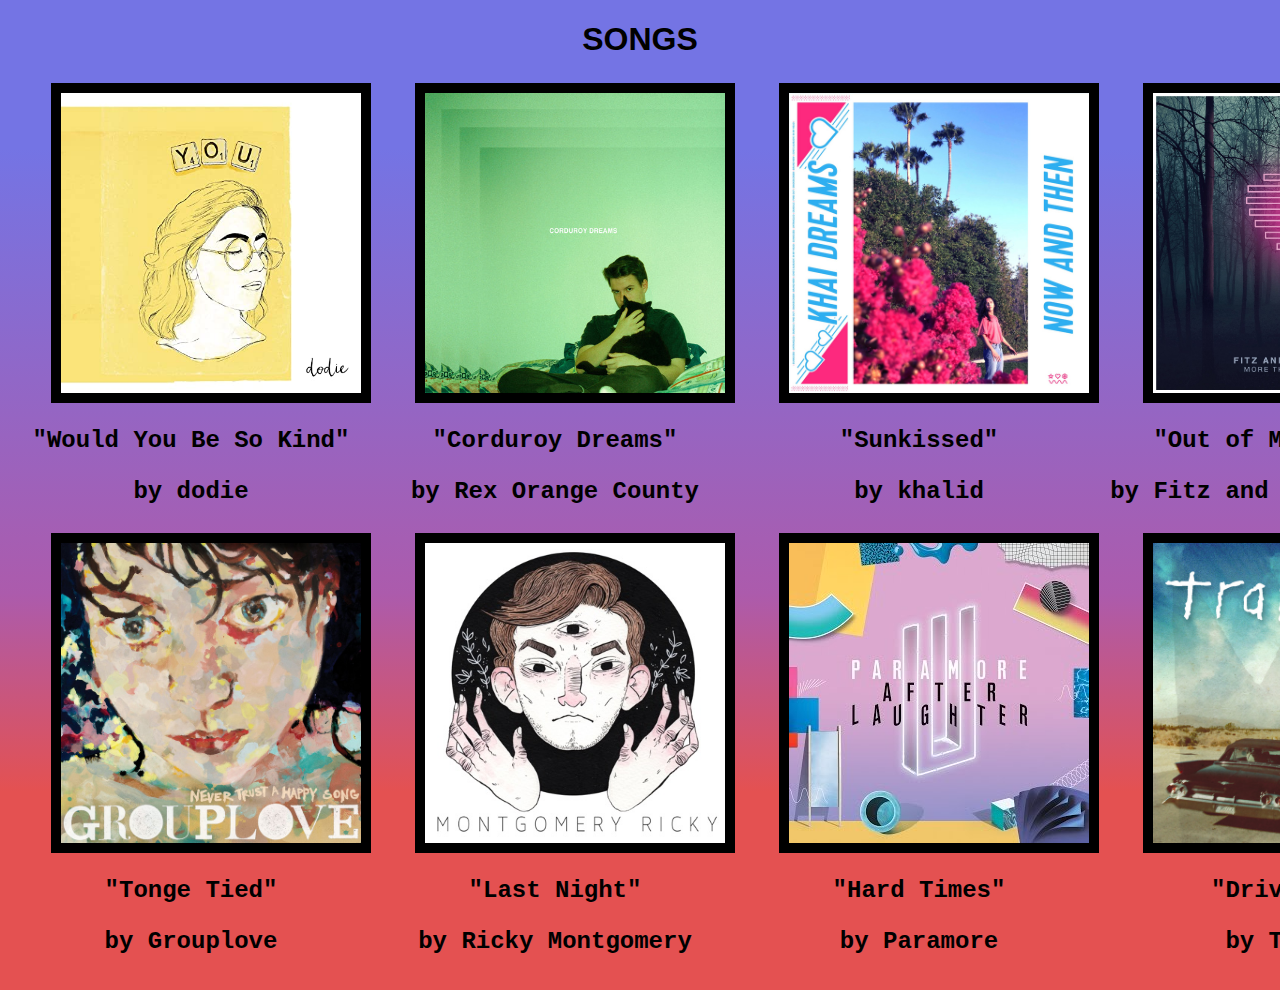
==== aaa.html @ c8c3ed94 "start" ====
<!--add in spotify codes and organize to look nicely-->
<!DOCTYPE html>
<html lang="en">
<head>
    <meta charset="UTF-8">
    <meta http-equiv="X-UA-Compatible" content="IE=edge">
    <meta name="viewport" content="width=device-width, initial-scale=1.0">
    <title>Spotify Playlist</title>
    <style>
        .center {
            display: block;
            margin-right: auto;
            margin-left: auto;
            width: 50%;
            text-align: center;
        }
        img {
            margin-left: 40px;
            margin-right: auto;
            width: 300px;
            display: block;
            border: 10px solid black;
        }
        body {
            background: linear-gradient(to bottom, rgb(116, 116, 228) 15%, rgb(172, 91, 172) 60%, rgb(228, 81, 81) 80%);
            display: fill;
        }
        .general1 {
            font-size: 24px;
            font-family: 'Courier New', Courier, monospace;
            font-weight: bold;
            word-wrap: break-word;
            text-align: center;
            margin-left: auto;
        }
    </style>
</head>
<body>
    <div class="center">
        <h1 style="font-family: 'Franklin Gothic Medium', 'Arial Narrow', Arial, sans-serif;">SONGS</h1>
    </div>
    <table>
        <tr>
            <td>
                <a href="https://open.spotify.com/track/3ZiuxcBeRanTjfHzVBuuQe?si=18ce5fff60414679" title="Would You Be So Kind" target="_blank" width="150" height="70">
                    <img src="images/wouldyou.jpg" alt="Would You Be So Kind" title="Would You Be So Kind"></a>
                <div class="general1">
                    <p>"Would You Be So Kind"</p>
                    <p>by dodie</p>
                </div>
            </td>
            <td>
                <a href="https://open.spotify.com/track/02tvc9CFnTyHuSRlGeNv9w?si=17c1e0b4e0aa45db" title="Corduroy Dreams" target="_blank">
                    <img src="images/corduroy.jpg" alt="Corduroy Dreams" title="Corduroy Dreams"></a>
                <div>
                    <p class="general1">"Corduroy Dreams"</p>
                    <p class="general1">by Rex Orange County</p>
                </div>
            </td>
            <td>
                <a href="https://open.spotify.com/track/1tD8J13a74q8fBqXwAP50j?si=607d2df0f3574725" title="Sunkissed" target="_blank">
                    <img src="images/sunkissed.jpeg" alt="Sunkissed" title="Sunkissed"></a>
                <div>
                    <p class="general1">"Sunkissed"</p>
                    <p class="general1">by khalid</p>
                </div>
            </td>
            <td>
                <a href="https://open.spotify.com/track/2AYEOC02WLhUiOoaig2SEH?si=f135f25e187043b4" title="Out of My League" target="_blank">
                    <img src="images/outofmy.jpg" alt="Out of My League" title="Out of My League"></a>
                <div>
                    <p class="general1">"Out of My League"</p>
                    <p class="general1">by Fitz and The Tantrums</p>
                </div>
            </td>
        </tr>
        <tr>
            <td>
                <a href="https://open.spotify.com/track/0GO8y8jQk1PkHzS31d699N?si=50bec04b58d6469c" title="Tongue Tied" target="_blank">
                    <img src="images/tied.jpeg" alt="Tongue Tied" title="Tongue Tied"></a>
                <div>
                    <p class="general1">"Tonge Tied"</p>
                    <p class="general1">by Grouplove</p>
                </div>
            </td>
            <td>
                <a href="https://open.spotify.com/track/69dV0XDWwT1g7oLLE4lbJs?si=99c0b182f4704d8a" title="Last Night" target="_blank">
                    <img src="images/lastnight.jpeg" alt="Last Night" title="Last Night"></a>
                <div>
                    <p class="general1">"Last Night"</p>
                    <p class="general1">by Ricky Montgomery</p>
                </div>
            </td>
            <td>
                <a href="https://open.spotify.com/track/0w5Bdu51Ka25Pf3hojsKHh?si=c639fe297c3b4900" title="Hard Times" target="_blank">
                    <img src="images/hardtimes.jpg" alt="Hard Times" title="Hard Times"></a>
                <div>
                    <p class="general1">"Hard Times"</p>
                    <p class="general1">by Paramore</p>
                </div>
            </td>
            <td>
                <a href="https://open.spotify.com/track/0KAiuUOrLTIkzkpfpn9jb9?si=e868e614ec054108" title="Drive By" target="_blank">
                    <img src="images/driveby.jpeg" alt="Drive By" title="Drive By"></a>
                <div>
                    <p class="general1">"Drive By"</p>
                    <p class="general1">by Train</p>
                </div>
            </td>
        </tr>
    </table>
</body>
</html>
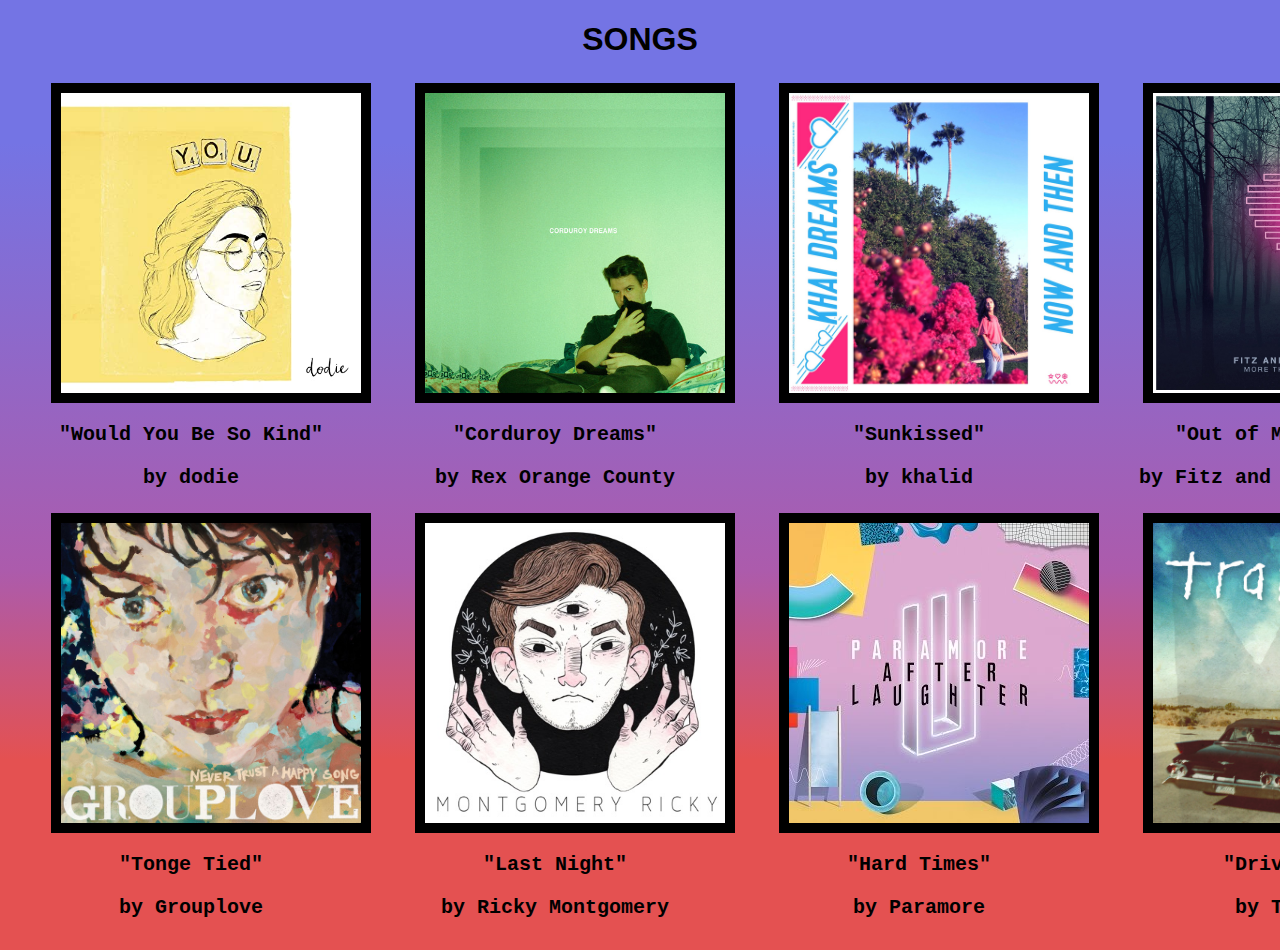
==== commit 10598609: "font size" ====
--- a/aaa.html
+++ b/aaa.html
@@ -26,7 +26,7 @@
             display: fill;
         }
         .general1 {
-            font-size: 24px;
+            font-size: 20px;
             font-family: 'Courier New', Courier, monospace;
             font-weight: bold;
             word-wrap: break-word;
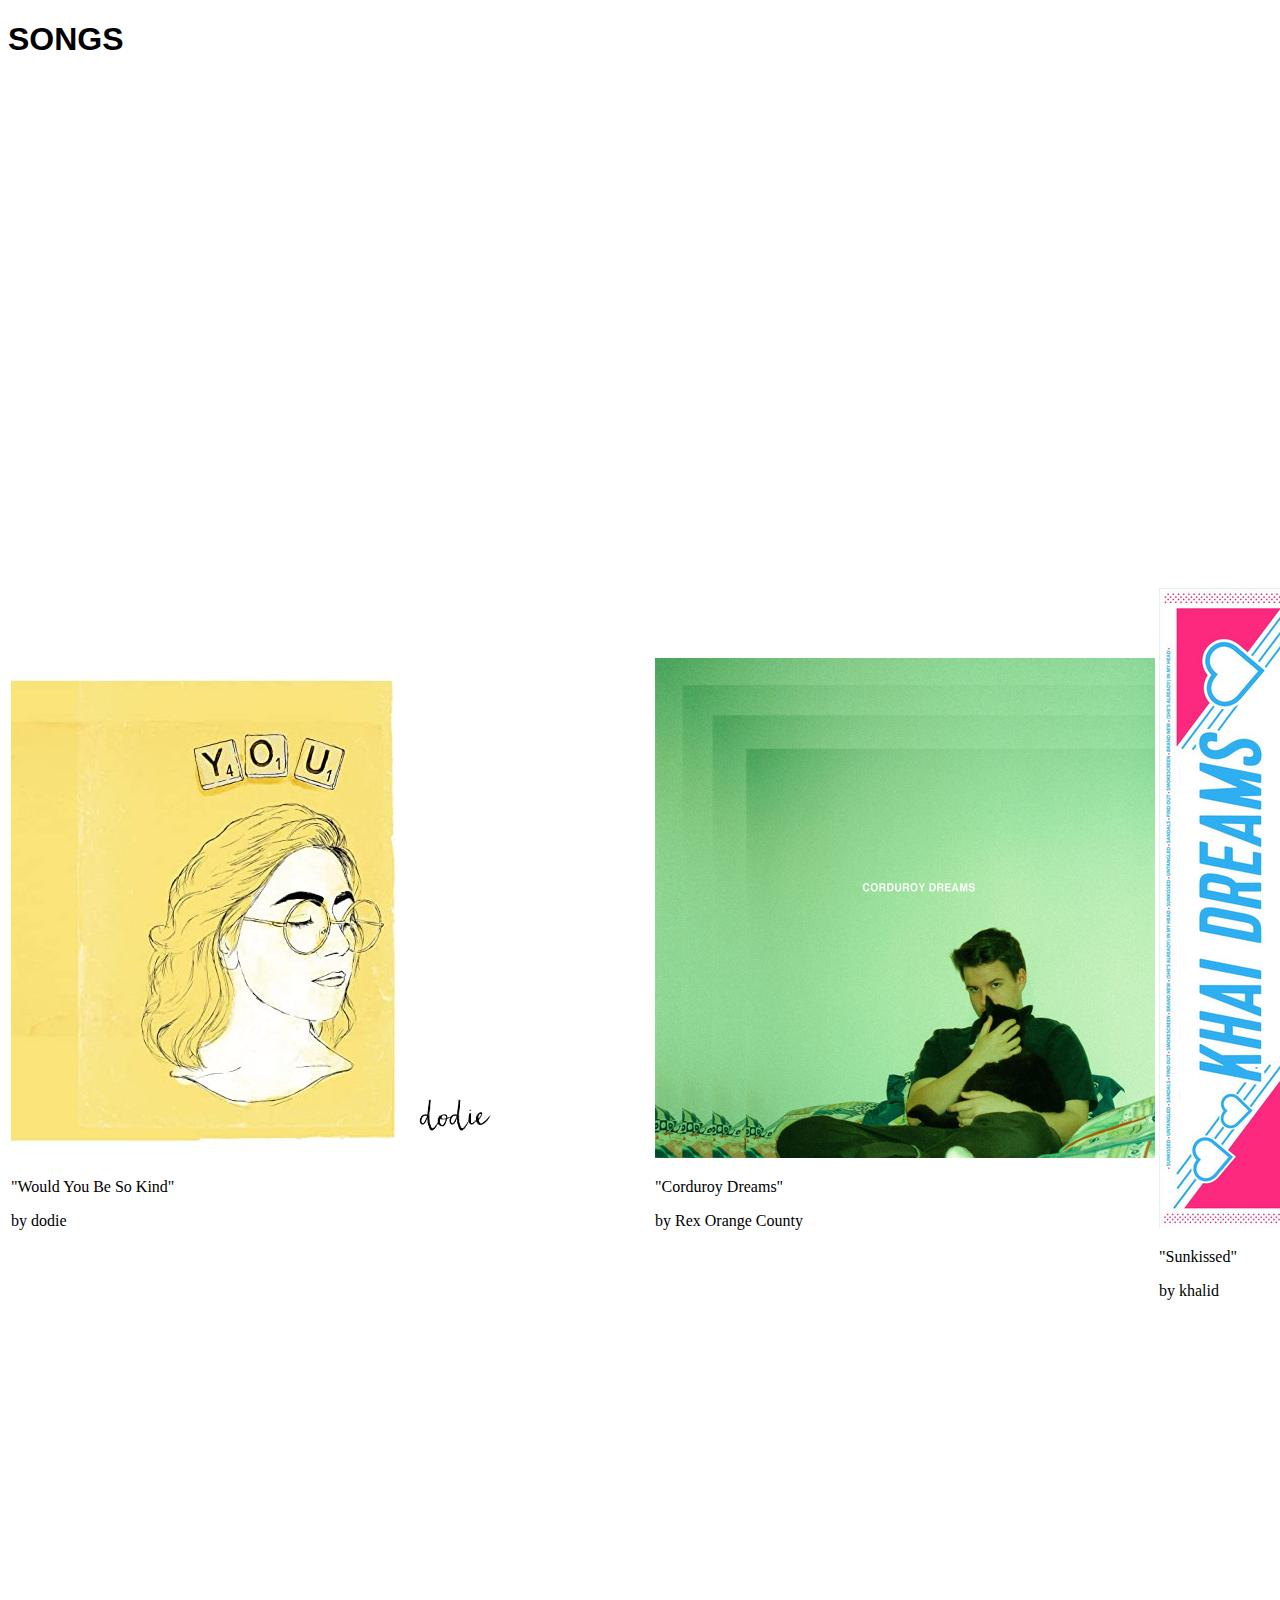
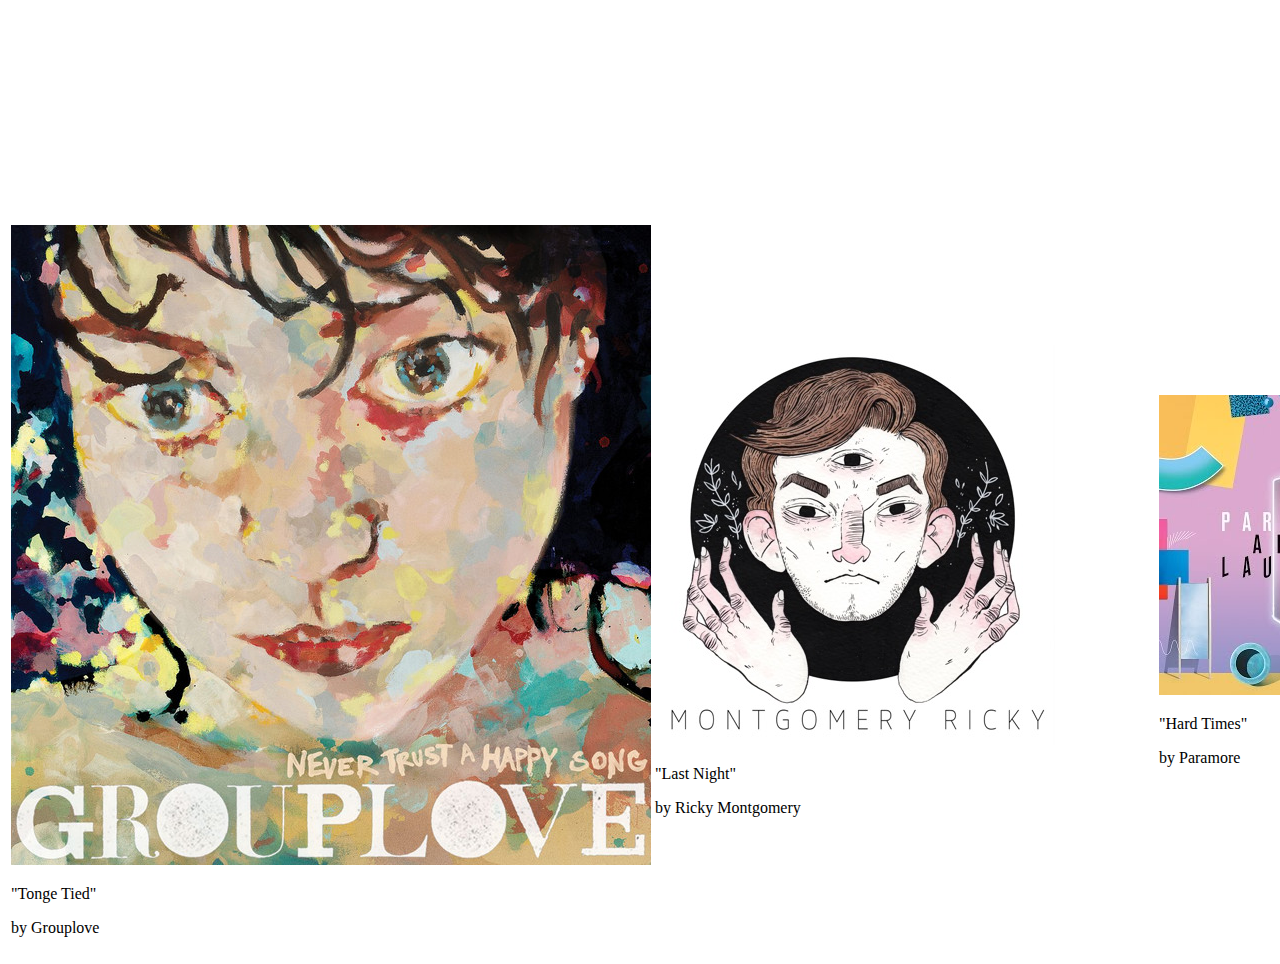
==== commit 4229b903: "updated homepage" ====
--- a/aaa.html
+++ b/aaa.html
@@ -6,34 +6,7 @@
     <meta http-equiv="X-UA-Compatible" content="IE=edge">
     <meta name="viewport" content="width=device-width, initial-scale=1.0">
     <title>Spotify Playlist</title>
-    <style>
-        .center {
-            display: block;
-            margin-right: auto;
-            margin-left: auto;
-            width: 50%;
-            text-align: center;
-        }
-        img {
-            margin-left: 40px;
-            margin-right: auto;
-            width: 300px;
-            display: block;
-            border: 10px solid black;
-        }
-        body {
-            background: linear-gradient(to bottom, rgb(116, 116, 228) 15%, rgb(172, 91, 172) 60%, rgb(228, 81, 81) 80%);
-            display: fill;
-        }
-        .general1 {
-            font-size: 20px;
-            font-family: 'Courier New', Courier, monospace;
-            font-weight: bold;
-            word-wrap: break-word;
-            text-align: center;
-            margin-left: auto;
-        }
-    </style>
+    <link href = "styles/style.css" rel="stylesheet" type="text/css">
 </head>
 <body>
     <div class="center">
@@ -110,4 +83,4 @@
         </tr>
     </table>
 </body>
-</html>+</html>
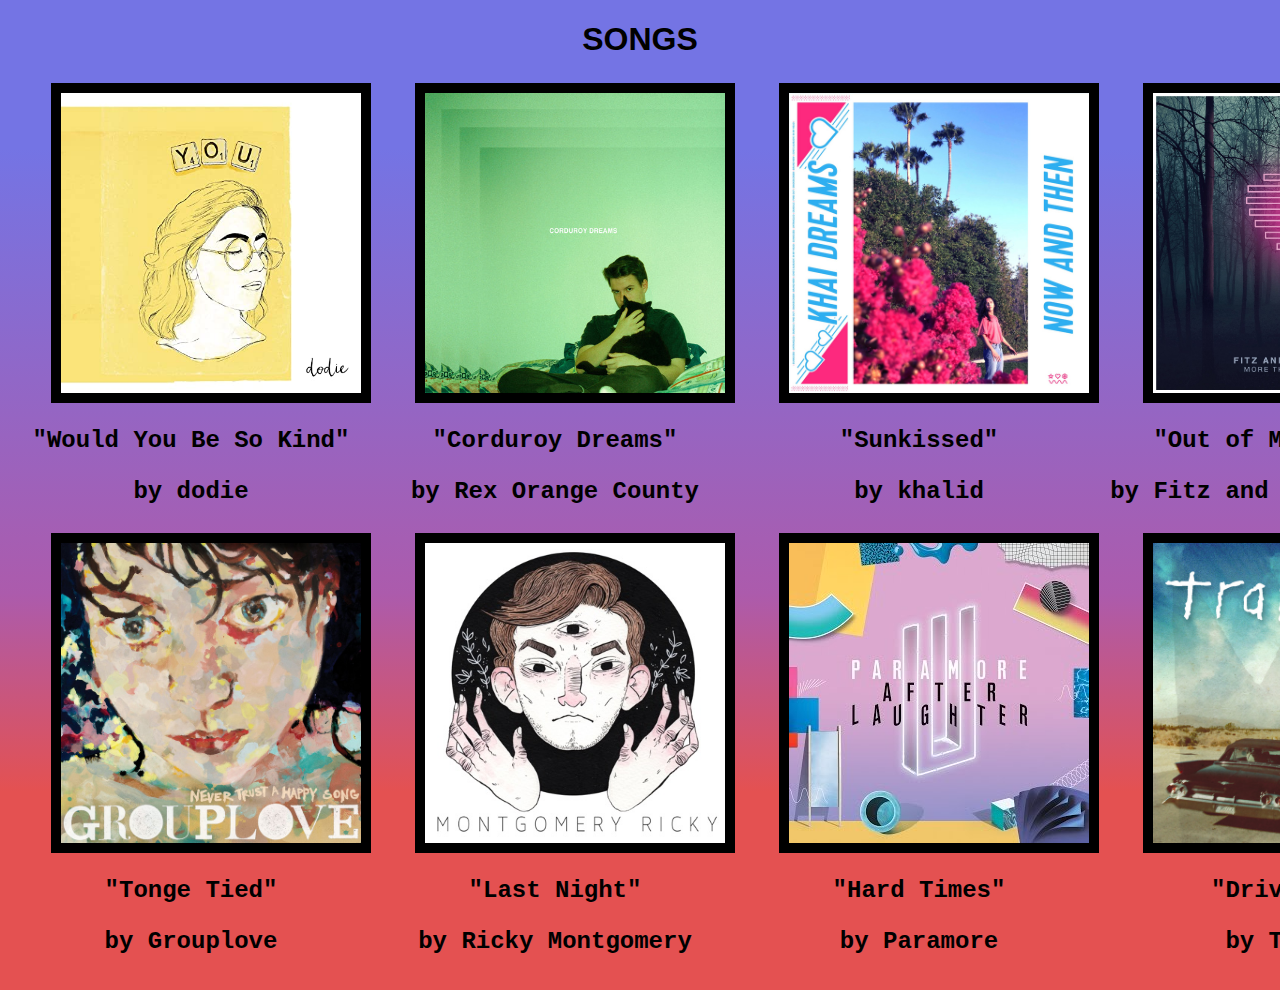
==== commit 323fecb7: "more changes" ====
--- a/aaa.html
+++ b/aaa.html
@@ -6,7 +6,34 @@
     <meta http-equiv="X-UA-Compatible" content="IE=edge">
     <meta name="viewport" content="width=device-width, initial-scale=1.0">
     <title>Spotify Playlist</title>
-    <link href = "styles/style.css" rel="stylesheet" type="text/css">
+    <style>
+        .center {
+            display: block;
+            margin-right: auto;
+            margin-left: auto;
+            width: 50%;
+            text-align: center;
+        }
+        img {
+            margin-left: 40px;
+            margin-right: auto;
+            width: 300px;
+            display: block;
+            border: 10px solid black;
+        }
+        body {
+            background: linear-gradient(to bottom, rgb(116, 116, 228) 15%, rgb(172, 91, 172) 60%, rgb(228, 81, 81) 80%);
+            display: fill;
+        }
+        .general1 {
+            font-size: 24px;
+            font-family: 'Courier New', Courier, monospace;
+            font-weight: bold;
+            word-wrap: break-word;
+            text-align: center;
+            margin-left: auto;
+        }
+    </style>
 </head>
 <body>
     <div class="center">
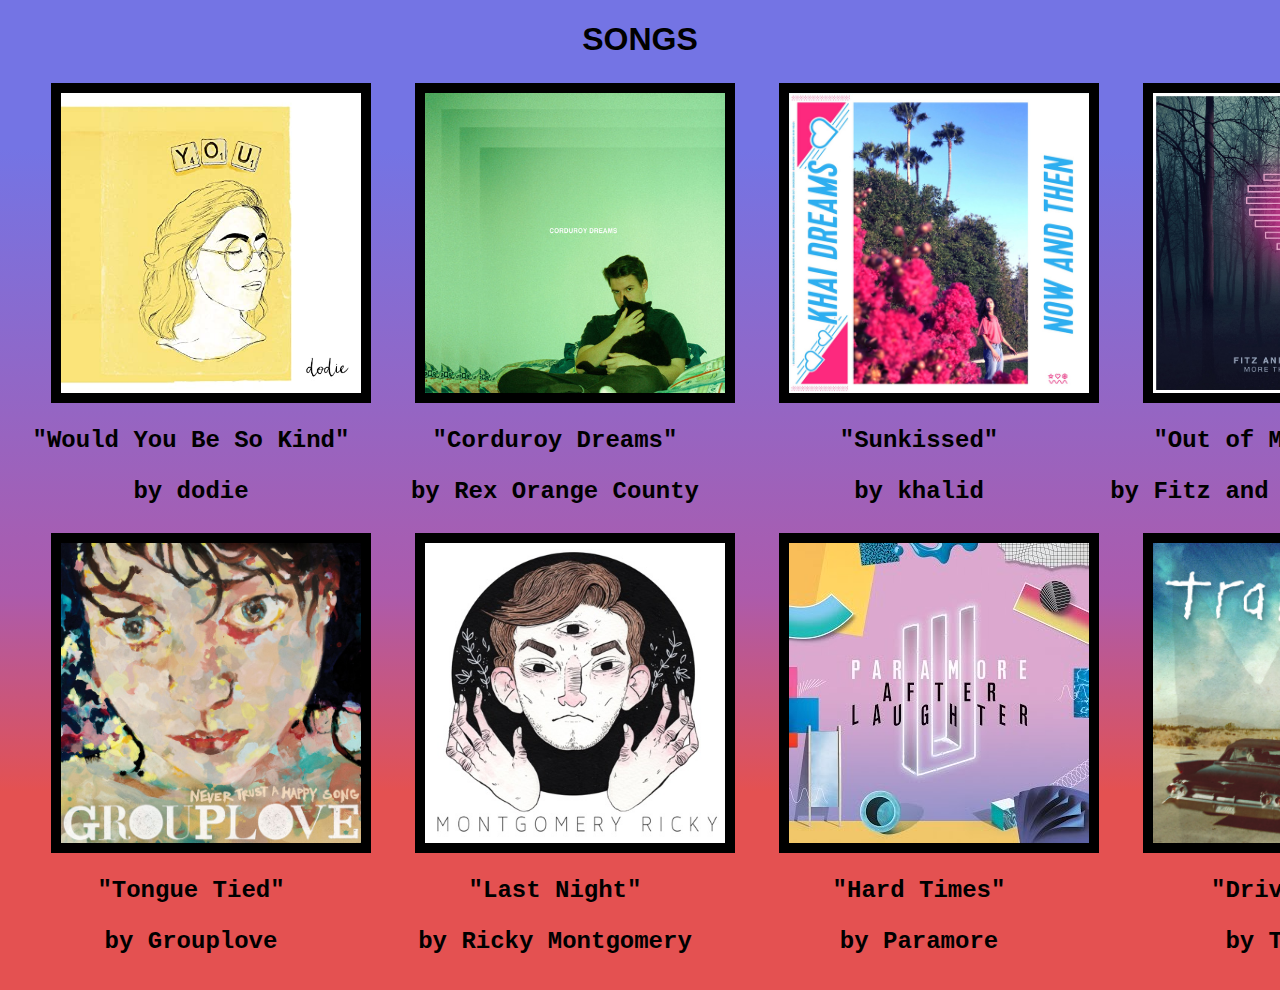
==== commit d7db5177: "updates" ====
--- a/aaa.html
+++ b/aaa.html
@@ -5,7 +5,7 @@
     <meta charset="UTF-8">
     <meta http-equiv="X-UA-Compatible" content="IE=edge">
     <meta name="viewport" content="width=device-width, initial-scale=1.0">
-    <title>Spotify Playlist</title>
+    <title>Spotify Playlist: aaa</title>
     <style>
         .center {
             display: block;
@@ -78,9 +78,9 @@
             <td>
                 <a href="https://open.spotify.com/track/0GO8y8jQk1PkHzS31d699N?si=50bec04b58d6469c" title="Tongue Tied" target="_blank">
                     <img src="images/tied.jpeg" alt="Tongue Tied" title="Tongue Tied"></a>
-                <div>
-                    <p class="general1">"Tonge Tied"</p>
-                    <p class="general1">by Grouplove</p>
+                <div class="general1">
+                    <p>"Tongue Tied"</p>
+                    <p>by Grouplove</p>
                 </div>
             </td>
             <td>
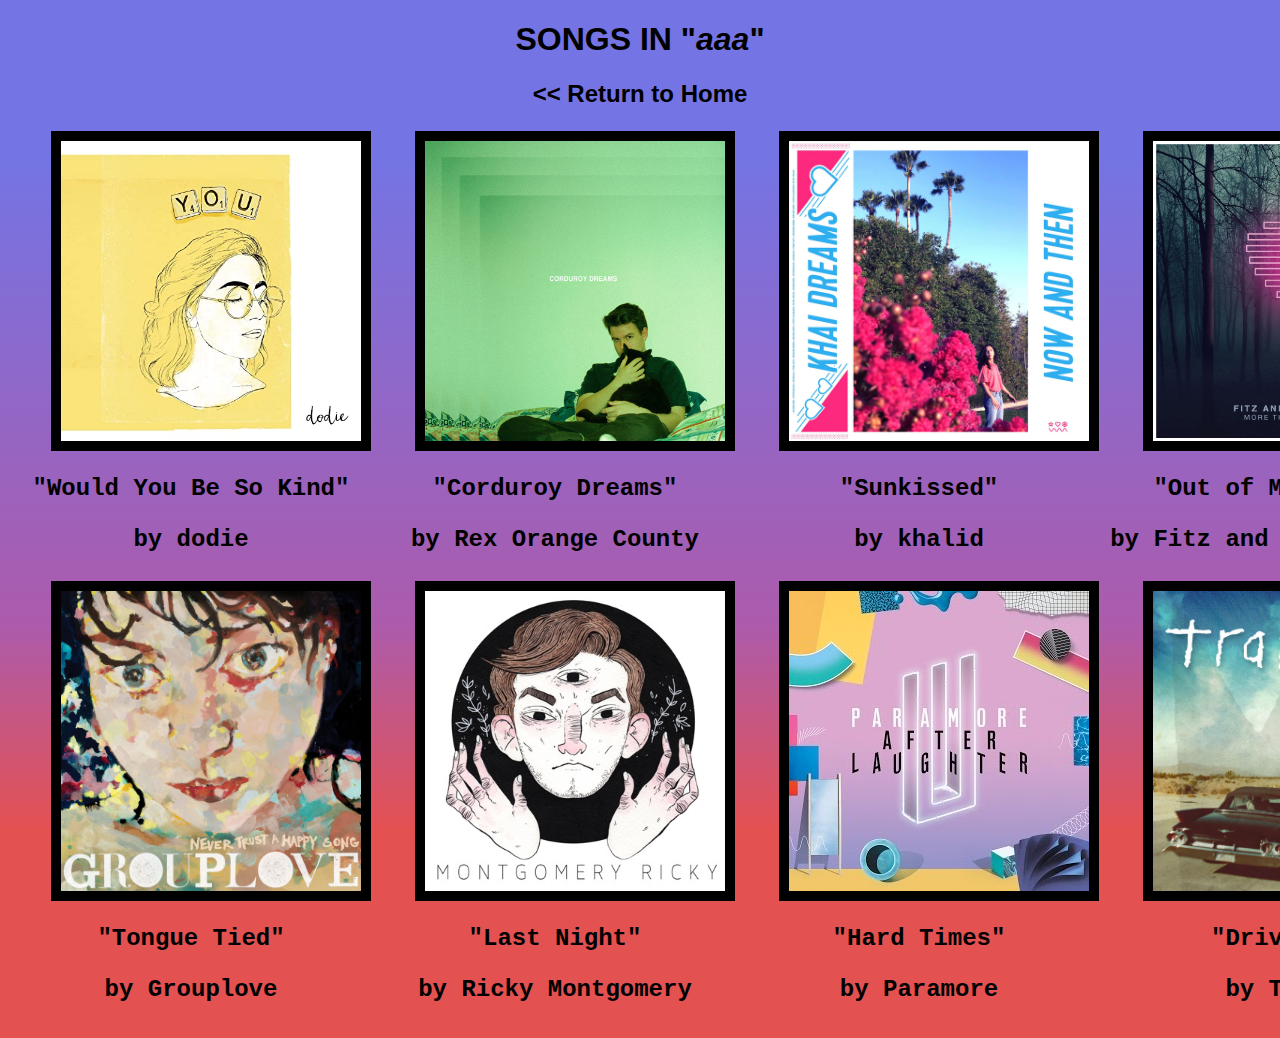
==== commit 88f85c24: "more updates" ====
--- a/aaa.html
+++ b/aaa.html
@@ -1,4 +1,7 @@
-<!--add in spotify codes and organize to look nicely-->
+<!--add in spotify codes and organize to look nicely\
+embed songs so you can listen to them directly from the website
+ask the user which platform they'd like the listen to the music from
+-->
 <!DOCTYPE html>
 <html lang="en">
 <head>
@@ -13,6 +16,7 @@
             margin-left: auto;
             width: 50%;
             text-align: center;
+            font-family: 'Franklin Gothic Medium', 'Arial Narrow', Arial, sans-serif;
         }
         img {
             margin-left: 40px;
@@ -33,11 +37,16 @@
             text-align: center;
             margin-left: auto;
         }
+        a {
+            text-decoration: none;
+            color: black;
+        }
     </style>
 </head>
 <body>
     <div class="center">
-        <h1 style="font-family: 'Franklin Gothic Medium', 'Arial Narrow', Arial, sans-serif;">SONGS</h1>
+        <h1>SONGS IN "<em>aaa</em>"</h1>
+        <h2><a href="index.html">&lt&lt Return to Home</a> </h2>
     </div>
     <table>
         <tr>
